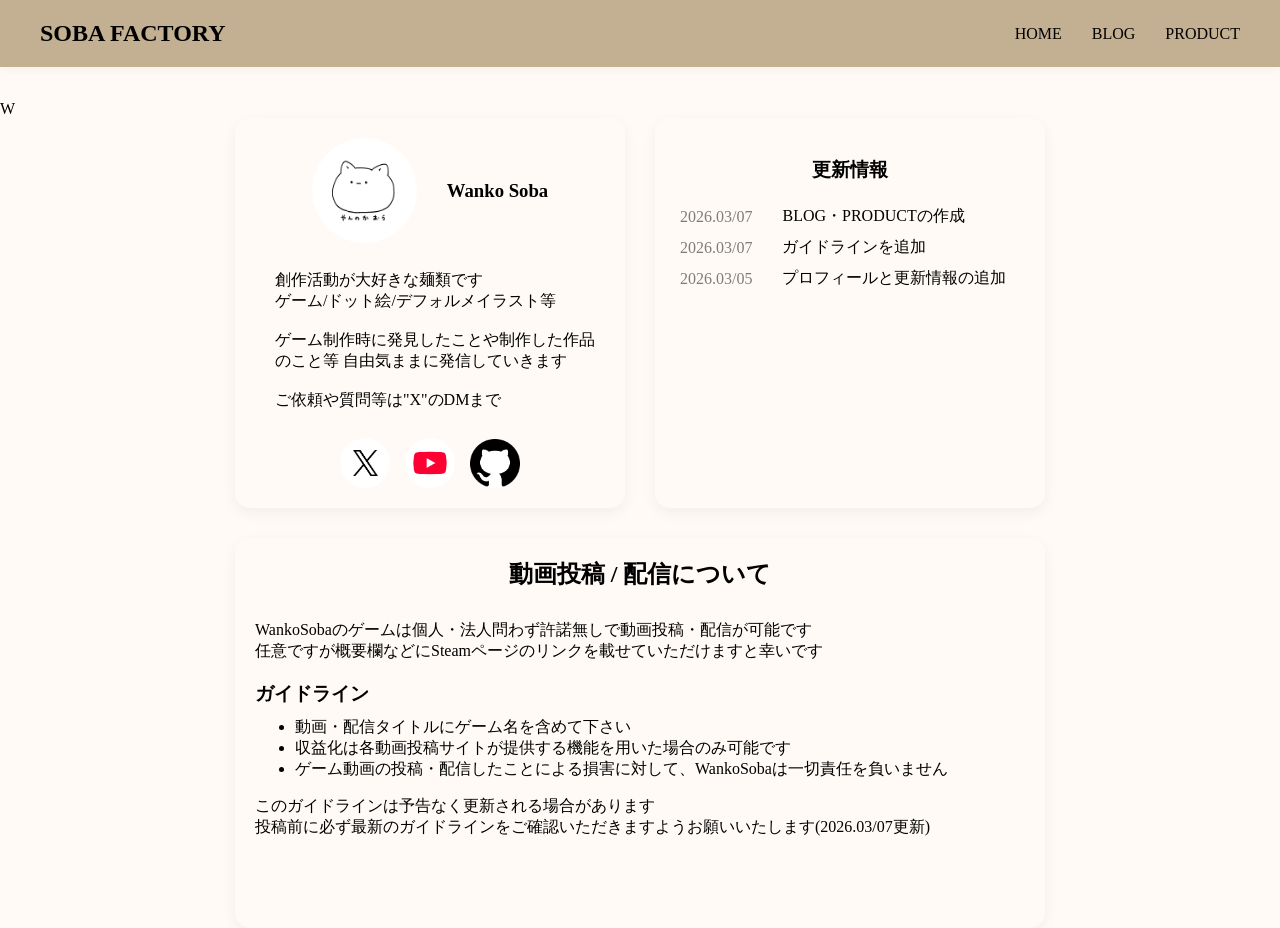
==== index.html @ 37d7593d "Add files via upload" ====
<!DOCTYPE html>
<html>
    <head>
        <meta charset="UTF-8">
        <title>SOBA FACTORY</title>
        <link rel="stylesheet" href="indexStyle.css">
W
        <!--スマホで正しく表示するための設定-->
        <meta name="viewport" content="width=device-width, initial-scale=1.0">
    </head>
    <body>
        <!--ページのトップに表示する選択欄-->
        <header class="header">
        <div class="logo">SOBA FACTORY</div>
            <nav class="nav">
                <ul>
                    <li><a href="index.html">HOME</a></li>
                    <li><a href="blog-A.html">BLOG</a></li>
                    <li><a href="product.html">PRODUCT</a></li>
                </ul>
            </nav>
        </header>

        <!--プロフィールを表示する欄-->
        <section class="profile">
            <div class="pBoxset">
                <div class="pBox00">
                    <img src="Images/Profile/pImage.png" alt="">
                    <h3>Wanko Soba</h3>
                </div>
                <div class="pBox01">
                    <p>創作活動が大好きな麺類です<br>
                       ゲーム/ドット絵/デフォルメイラスト等<br>
                       <br>
                       ゲーム制作時に発見したことや制作した作品のこと等
                       自由気ままに発信していきます<br>
                       <br>
                       ご依頼や質問等は"X"のDMまで
                    </p>
                </div>
                <div class="pBox02">
                    <a href="https://x.com/wanko_soba_2525?s=21&t=apbIjFKQqQDvKpqt28ITig" class="btn">
                        <img src="Images/Profile/xImage.png" class="xImg">
                    </a>
                    <a href="https://www.youtube.com/@WankoSoba2525" class="btn">
                        <img src="Images/Profile/yImage.png" class="yImg">
                    </a>
                    <a href="https://github.com/WankoSoba2525?tab=repositories" class="btn">
                        <img src="Images/Profile/gImage.png" class="gImg">
                    </a>
                </div>
            </div>
            <div class="nBoxset">
                <h3>更新情報</h3>
                <div class="news">
                    <p class="day">2026.03/07</p>
                    <p class="content">BLOG・PRODUCTの作成</p>
                </div>
                <div class="news">
                    <p class="day">2026.03/07</p>
                    <p class="content">ガイドラインを追加</p>
                </div>
                <div class="news">
                    <p class="day">2026.03/05</p>
                    <p class="content">プロフィールと更新情報の追加</p>
                </div>
            </div>
        </section>

        <!--配信・動画規約を表示する欄-->
        <section class="guideline">
            <div class="gBox00">
                <h2>動画投稿 / 配信について</h2>
                <p>WankoSobaのゲームは個人・法人問わず許諾無しで動画投稿・配信が可能です<br>
                   任意ですが概要欄などにSteamページのリンクを載せていただけますと幸いです<br>
                </p>
                <h3>ガイドライン</h3>
                <ul>
                    <li>動画・配信タイトルにゲーム名を含めて下さい</li>
                    <li>収益化は各動画投稿サイトが提供する機能を用いた場合のみ可能です</li>
                    <li>ゲーム動画の投稿・配信したことによる損害に対して、WankoSobaは一切責任を負いません</li>
                </ul>
                <p>このガイドラインは予告なく更新される場合があります<br>
                   投稿前に必ず最新のガイドラインをご確認いただきますようお願いいたします(2026.03/07更新)
            </p>
            </div>
        </section>
        
    </body>
</html>
---- indexStyle.css ----
/* ページ全体 */
body{
    background-color: rgb(255, 250, 245);
    padding-top: 100px;
    margin:0px;
}

/* ヘッダー全体 */
.header{
    display: flex;
    padding: 20px 40px;
    align-items: center;
    justify-content: space-between;
    background-color:  rgb(195, 175, 145);
    box-shadow: 0px 2px 10px rgba(0,0,0,0.05);

    position: fixed;
    top: 0;
    left: 0;
    width: 100%;
    z-index: 1000;

    box-sizing: border-box;
}

/* ロゴ */
.logo{
    font-size: 24px;
    font-weight: bold;
}

/* ナビ */
.nav ul{
    display: flex;
    list-style: none;
    gap: 30px;
    margin: 0;
    padding: 0;
}
.nav a{
    color: black;
    font-weight: 500;
    text-decoration: none;
}
.nav a:hover{
    color: rgb(200, 200, 200);
}

/* プロフィール全体 */
.profile{
    gap: 30px;
    display: flex;
    flex-wrap: wrap;
    align-items: stretch;
    justify-content: center;
    margin-bottom: 30px;
}

/* 自己紹介 */
.pBoxset{
    width: 100%;
    max-width: 350px;
    height: 350px;
    padding: 20px;
    border-radius: 15px;

    display: flex;
    text-align: center;
    text-decoration: none;
    flex-direction: column;
    justify-content: space-between;
    box-shadow: 0px 5px 15px rgba(0,0,0,0.05);
}
.pBox00{
    gap: 30px;
    display: flex;
    align-items: center;
    justify-content: center;
}
.pBox00 img{
    width: 30%;
    height: auto;
    border-radius: 50%;
}
.pBox00 h3{
    margin: 0px;
    justify-content: center;
}
.pBox01{
    padding-left: 20px;
}
.pBox01 p{
    text-align: left;
}
.pBox02{
    display: flex;
    justify-content: center;
    gap: 15px;
}
.pBox02 .btn{
    width: 50px;
    height: 50px;
    display: flex;
    align-items: center;
    justify-content: center;
    background-color: rgb(255, 255, 255);

    border-radius: 50%;
}
.pBox02 .xImg{
    width: 50%;
    height: auto;
}
.pBox02 .yImg{
    width: 100%;
    height: auto;
}
.pBox02 .gImg{
    width: 100%;
    height: auto;
}

/* ニュース */
.nBoxset{
    width: 100%;
    max-width: 350px;
    height: 350px;
    padding: 20px;
    border-radius: 15px;

    display: flex;
    text-align: center;
    text-decoration: none;
    flex-direction: column;
    justify-content:start;
    box-shadow: 0px 5px 15px rgba(0,0,0,0.05);
}
.news{
    gap: 20px;
    display: flex;
    align-items: center;
    justify-content: left;
}
.news p{
    margin: 5px;
}
.day{
    color: rgb(125, 125, 125);
}

/* 規約 */
.guideline{
    display: flex;
    align-items: center;
    justify-content: center;
}
.gBox00{
    width: 100%;
    max-width: 770px;
    height: 350px;
    padding: 20px;
    border-radius: 15px;
    box-shadow: 0px 5px 15px rgba(0,0,0,0.05);
}
.gBox00 h2{
    text-align: center;
    margin-top: 0px;
    margin-bottom: 30px;
}
.gBox00 h3{
    margin-bottom: 10px;
}
.gBox00 ul{
    margin-top: 10px;
}

/* 画面サイズによってレイアウトの変化 */
@media (max-width: 768px){
    body{
        padding-top: 140px;
    }

    /* プロフィール */
    .profile{
        flex-direction: column;
        align-items: center;
    }

    /* ボックスサイズを画面に合わせる */
    .pBoxset,
    .nBoxset,
    .gBox00{
        width: 90%;
        height: auto;
    }

    /* ヘッダー */
    .header{
        flex-direction: column;
        gap: 10px;
    }

    /* ナビ */
    .nav ul{
        gap: 15px;
    }
}
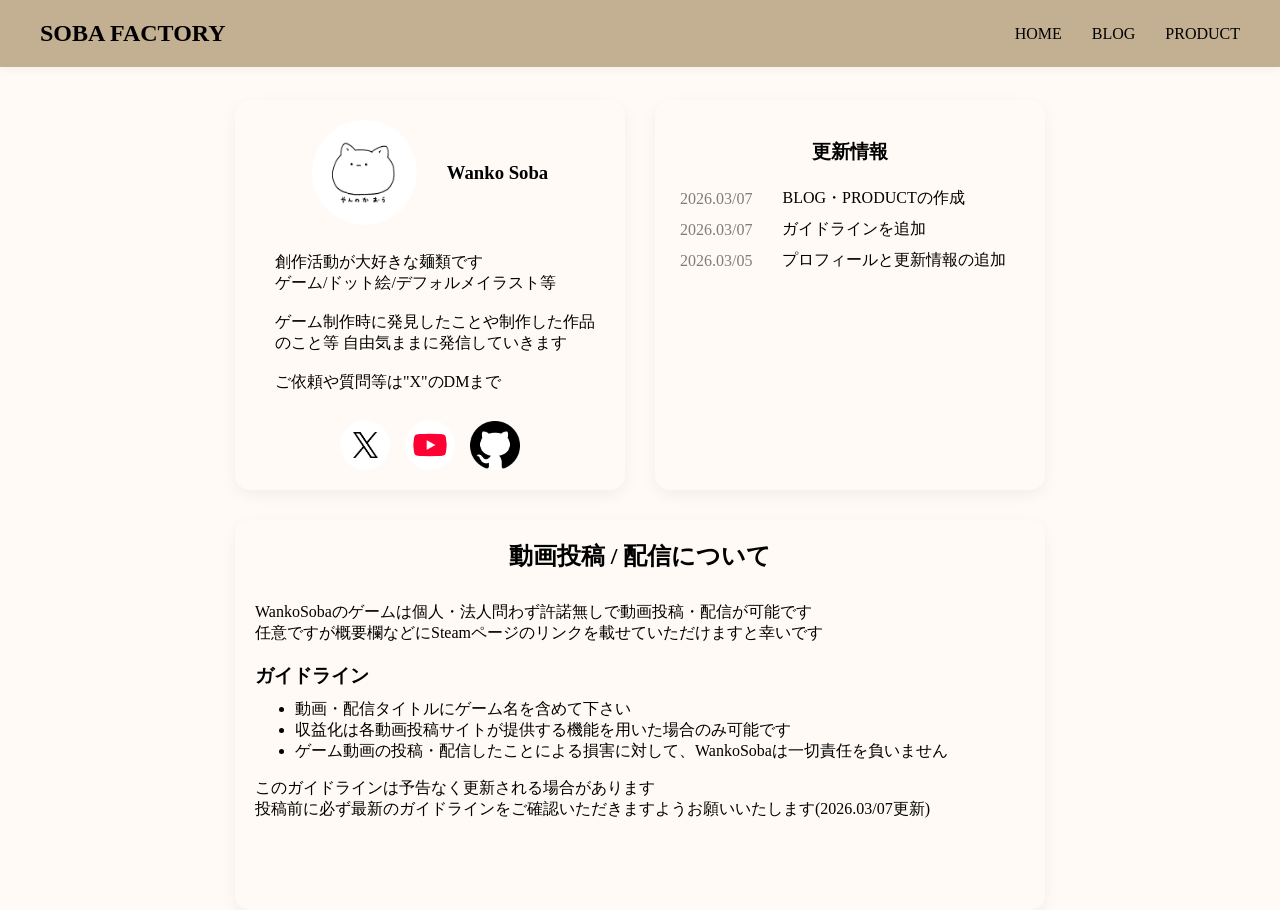
==== commit d79de904: "Add files via upload" ====
--- a/index.html
+++ b/index.html
@@ -4,7 +4,7 @@
         <meta charset="UTF-8">
         <title>SOBA FACTORY</title>
         <link rel="stylesheet" href="indexStyle.css">
-W
+        
         <!--スマホで正しく表示するための設定-->
         <meta name="viewport" content="width=device-width, initial-scale=1.0">
     </head>
